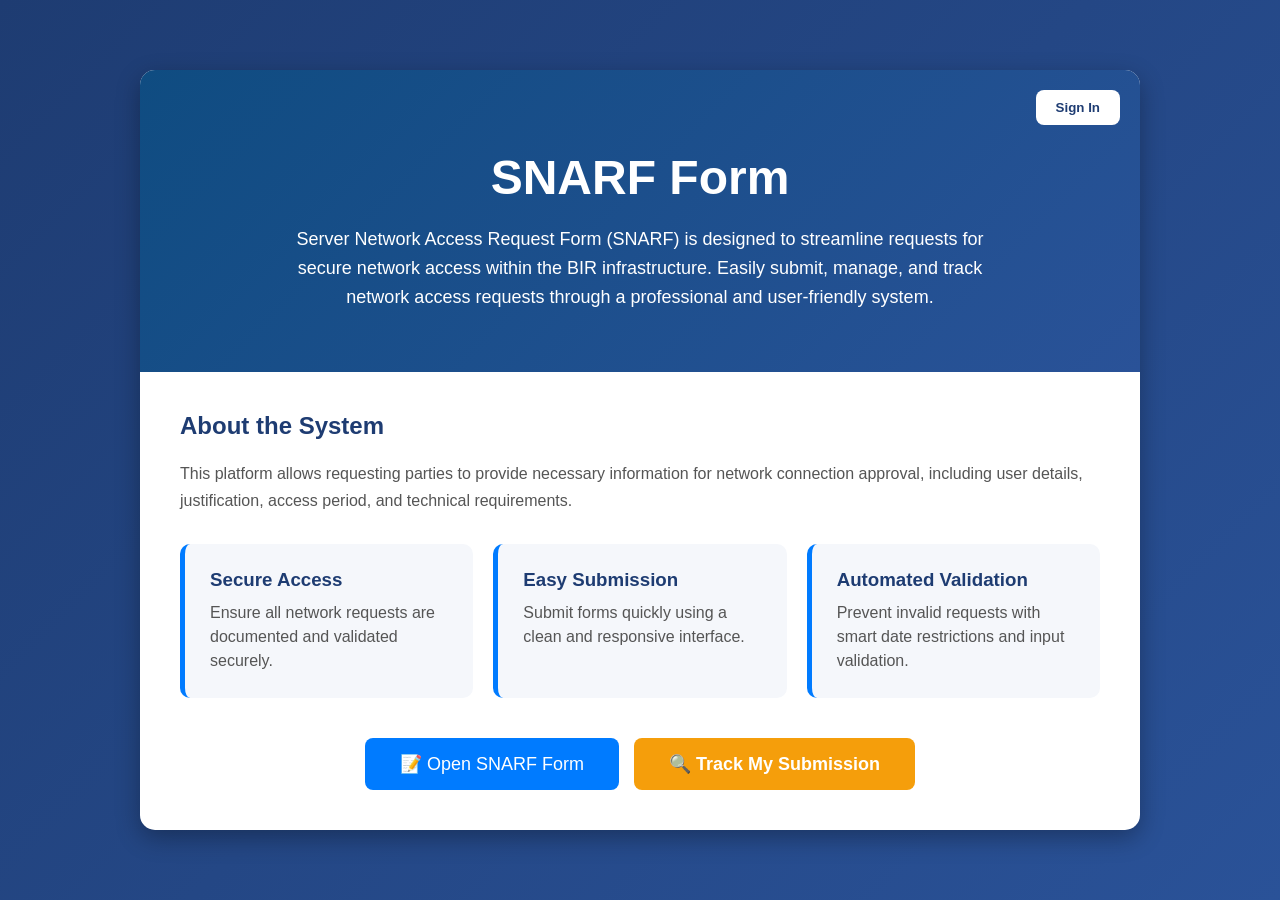
==== landingpage.html @ fed5f4b9 "Add files via upload" ====
<!DOCTYPE html>
<html lang="en">
<head>
    <meta charset="UTF-8">
    <meta name="viewport" content="width=device-width, initial-scale=1.0">
    <title>SNARF Form Landing Page</title>

    <style>

        *{
            margin:0;
            padding:0;
            box-sizing:border-box;
            font-family: Arial, sans-serif;
        }

        body{
            min-height:100vh;
            background: linear-gradient(135deg,#1e3c72,#2a5298);
            display:flex;
            justify-content:center;
            align-items:center;
            padding:20px;
        }

        .landing-container{
            width:100%;
            max-width:1000px;
            background:white;
            border-radius:15px;
            overflow:hidden;
            box-shadow:0 8px 25px rgba(0,0,0,0.3);
            position:relative;
        }

        /* Sign In Button */
        .top-bar{
            position:absolute;
            top:20px;
            right:20px;
            z-index:10;
        }

        .signin-btn{
            background:white;
            color:#1e3c72;
            border:none;
            padding:10px 20px;
            border-radius:8px;
            font-weight:bold;
            cursor:pointer;
            transition:0.3s;
        }

        .signin-btn:hover{
            background:#dce6f8;
        }

        .hero-section{
            background:linear-gradient(135deg,#0f4c81,#2a5298);
            color:white;
            padding:80px 40px 60px;
            text-align:center;
        }

        .hero-section h1{
            font-size:48px;
            margin-bottom:20px;
        }

        .hero-section p{
            font-size:18px;
            line-height:1.6;
            max-width:700px;
            margin:auto;
        }

        .content-section{
            padding:40px;
        }

        .content-section h2{
            color:#1e3c72;
            margin-bottom:20px;
        }

        .content-section p{
            line-height:1.7;
            color:#555;
        }

        .features{
            display:grid;
            grid-template-columns:repeat(auto-fit,minmax(250px,1fr));
            gap:20px;
            margin-top:30px;
        }

        .feature-card{
            background:#f5f7fb;
            padding:25px;
            border-radius:10px;
            border-left:5px solid #007bff;
        }

        .feature-card h3{
            margin-bottom:10px;
            color:#1e3c72;
        }

        .feature-card p{
            color:#555;
            line-height:1.5;
        }

        .button-section{
            text-align:center;
            margin-top:40px;
            display: flex;
            justify-content: center;
            gap: 15px;
            flex-wrap: wrap;
        }

        .start-btn{
            background:#007bff;
            color:white;
            padding:15px 35px;
            border:none;
            border-radius:8px;
            font-size:18px;
            cursor:pointer;
            transition:0.3s;
        }

        .start-btn:hover{
            background:#0056b3;
        }

        .track-btn{
            background:#f59e0b;
            color:white;
            padding:15px 35px;
            border:none;
            border-radius:8px;
            font-size:18px;
            cursor:pointer;
            transition:0.3s;
            font-weight: bold;
        }

        .track-btn:hover{
            background:#d97706;
        }

        /* ===== TRACK MODAL ===== */
        .track-modal-overlay{
            display:none;
            position:fixed;
            z-index:1000;
            left:0; top:0;
            width:100%; height:100%;
            background:rgba(0,0,0,0.5);
            justify-content:center;
            align-items:center;
        }

        .track-modal-overlay.active{
            display:flex;
        }

        .track-modal{
            background:white;
            border-radius:14px;
            width:700px;
            max-width:95vw;
            max-height:90vh;
            overflow-y:auto;
            box-shadow:0 8px 30px rgba(0,0,0,0.3);
            scroll-behavior:smooth;
        }

        .track-modal-header{
            background:linear-gradient(135deg,#0f4c81,#2a5298);
            color:white;
            padding:25px 30px;
            border-radius:14px 14px 0 0;
        }

        .track-modal-header h2{
            font-size:22px;
            margin-bottom:6px;
        }

        .track-modal-header p{
            font-size:14px;
            opacity:0.85;
        }

        .track-modal-body{
            padding:30px;
        }

        .track-search-group{
            display:flex;
            gap:10px;
            margin-bottom:20px;
            flex-wrap:wrap;
        }

        .track-search-input{
            flex:1;
            min-width:200px;
            padding:12px 16px;
            border:2px solid #ddd;
            border-radius:8px;
            font-size:15px;
            transition:0.3s;
        }

        .track-search-input:focus{
            outline:none;
            border-color:#1e3c72;
            box-shadow:0 0 6px rgba(30,60,114,0.3);
        }

        .track-search-btn{
            padding:12px 24px;
            background:#1e3c72;
            color:white;
            border:none;
            border-radius:8px;
            font-weight:bold;
            font-size:15px;
            cursor:pointer;
            transition:0.3s;
        }

        .track-search-btn:hover{
            background:#0f4c81;
        }

        .track-hint{
            font-size:12px;
            color:#999;
            margin-bottom:20px;
        }

        /* Results */
        .track-results{
            display:none;
        }

        .track-results.visible{
            display:block;
        }

        .track-no-results{
            display:none;
            text-align:center;
            padding:30px;
            color:#999;
            font-size:15px;
        }

        .track-no-results.visible{
            display:block;
        }

        .track-no-results .no-icon{
            font-size:48px;
            margin-bottom:10px;
            display:block;
        }

        /* Result Card */
        .track-result-card{
            background:#f8fafc;
            border:1px solid #e2e8f0;
            border-radius:10px;
            padding:20px;
            margin-bottom:15px;
            transition:0.3s;
        }

        .track-result-card:hover{
            box-shadow:0 4px 12px rgba(0,0,0,0.08);
        }

        .track-card-header{
            display:flex;
            justify-content:space-between;
            align-items:center;
            margin-bottom:15px;
            flex-wrap:wrap;
            gap:10px;
        }

        .track-form-id{
            font-weight:bold;
            font-size:16px;
            color:#1e3c72;
        }

        .track-status-badge{
            display:inline-block;
            padding:6px 14px;
            border-radius:20px;
            font-size:12px;
            font-weight:bold;
            text-transform:capitalize;
        }

        .track-status-pending{
            background:#fef3c7;
            color:#92400e;
        }

        .track-status-approved{
            background:#d1fae5;
            color:#065f46;
        }

        .track-status-rejected{
            background:#fee2e2;
            color:#991b1b;
        }

        /* Progress Tracker */
        .track-progress{
            display:flex;
            align-items:center;
            justify-content:center;
            gap:0;
            margin:20px 0;
        }

        .track-step{
            display:flex;
            flex-direction:column;
            align-items:center;
            position:relative;
            min-width:90px;
        }

        .track-step-circle{
            width:40px; height:40px;
            border-radius:50%;
            display:flex;
            align-items:center;
            justify-content:center;
            font-size:16px;
            font-weight:bold;
            color:white;
            margin-bottom:8px;
            transition:0.3s;
        }

        .track-step-circle.done{
            background:#16a34a;
        }

        .track-step-circle.active-step{
            background:#f59e0b;
            animation: pulse 1.5s infinite;
        }

        .track-step-circle.waiting{
            background:#d1d5db;
            color:#9ca3af;
        }

        .track-step-circle.rejected-step{
            background:#ef4444;
        }

        @keyframes pulse{
            0%,100%{ box-shadow:0 0 0 0 rgba(245,158,11,0.4); }
            50%{ box-shadow:0 0 0 10px rgba(245,158,11,0); }
        }

        .track-step-label{
            font-size:11px;
            font-weight:600;
            color:#555;
            text-align:center;
        }

        .track-step-connector{
            width:60px;
            height:3px;
            background:#d1d5db;
            margin-bottom:20px;
        }

        .track-step-connector.done-line{
            background:#16a34a;
        }

        .track-step-connector.rejected-line{
            background:#ef4444;
        }

        /* Detail Grid */
        .track-detail-grid{
            display:grid;
            grid-template-columns:1fr 1fr;
            gap:10px;
            margin-top:15px;
        }

        .track-detail-item{
            font-size:13px;
        }

        .track-detail-item .label{
            color:#999;
            font-weight:600;
            font-size:11px;
            text-transform:uppercase;
            letter-spacing:0.5px;
        }

        .track-detail-item .value{
            color:#333;
            margin-top:2px;
        }

        .track-detail-full{
            grid-column:1 / -1;
        }

        .track-actioned-info{
            margin-top:15px;
            padding:12px 15px;
            border-radius:8px;
            font-size:13px;
        }

        .track-actioned-info.approved-info{
            background:#f0fdf4;
            border-left:4px solid #16a34a;
            color:#065f46;
        }

        .track-actioned-info.rejected-info{
            background:#fef2f2;
            border-left:4px solid #ef4444;
            color:#991b1b;
        }

        /* Close Button */
        .track-modal-footer{
            padding:0 30px 25px;
            text-align:center;
        }

        .track-close-btn{
            padding:12px 40px;
            background:#1e3c72;
            color:white;
            border:none;
            border-radius:8px;
            font-weight:bold;
            font-size:15px;
            cursor:pointer;
            transition:0.3s;
        }

        .track-close-btn:hover{
            background:#0f4c81;
        }

        /* Responsive */
        @media (max-width:768px){
            .hero-section h1{ font-size:32px; }
            .hero-section p{ font-size:15px; }
            .hero-section{ padding:60px 25px 40px; }
            .content-section{ padding:25px; }
            .track-modal{ width:95vw; }
            .track-detail-grid{ grid-template-columns:1fr; }
            .track-progress{ flex-wrap:wrap; gap:5px; }
            .track-step-connector{ width:30px; }
            .track-step{ min-width:70px; }
            .button-section{ flex-direction:column; align-items:center; }
        }

    </style>

</head>

<body>

    <div class="landing-container">

        <!-- Top Right Sign In -->
        <div class="top-bar">
            <button class="signin-btn"
                onclick="window.location.href='index.html'">
                Sign In
            </button>
        </div>

        <!-- Hero Section -->
        <div class="hero-section">

            <h1>SNARF Form</h1>

            <p>
                Server Network Access Request Form (SNARF) is designed
                to streamline requests for secure network access within
                the BIR infrastructure. Easily submit, manage, and track
                network access requests through a professional and
                user-friendly system.
            </p>

        </div>

        <!-- Content Section -->
        <div class="content-section">

            <h2>About the System</h2>

            <p>
                This platform allows requesting parties to provide
                necessary information for network connection approval,
                including user details, justification, access period,
                and technical requirements.
            </p>

            <!-- Features -->
            <div class="features">

                <div class="feature-card">
                    <h3>Secure Access</h3>
                    <p>
                        Ensure all network requests are documented
                        and validated securely.
                    </p>
                </div>

                <div class="feature-card">
                    <h3>Easy Submission</h3>
                    <p>
                        Submit forms quickly using a clean and
                        responsive interface.
                    </p>
                </div>

                <div class="feature-card">
                    <h3>Automated Validation</h3>
                    <p>
                        Prevent invalid requests with smart date
                        restrictions and input validation.
                    </p>
                </div>

            </div>

            <!-- Buttons -->
            <div class="button-section">

                <button class="start-btn"
                    onclick="window.location.href='snarfform.html'">
                    📝 Open SNARF Form
                </button>

                <button class="track-btn"
                    onclick="openTrackModal()">
                    🔍 Track My Submission
                </button>

            </div>

        </div>

    </div>

    <!-- ===== TRACK SUBMISSION MODAL ===== -->
    <div class="track-modal-overlay" id="trackModalOverlay">
        <div class="track-modal">

            <div class="track-modal-header">
                <h2>🔍 Track My Submission</h2>
                <p>Enter your Form ID or Last Name to check the status of your submission.</p>
            </div>

            <div class="track-modal-body">

                <div class="track-search-group">
                    <input type="text" class="track-search-input" id="trackSearchInput"
                        placeholder="Enter Form ID or Last Name..."
                        onkeydown="if(event.key==='Enter') searchSubmission()" />
                    <button class="track-search-btn" onclick="searchSubmission()">Search</button>
                </div>

                <div class="track-hint">💡 Tip: Use your Form ID (e.g. SNARF-20250615-00001) for the most accurate result, or search by Last Name to find all your submissions.</div>

                <!-- No Results -->
                <div class="track-no-results" id="trackNoResults">
                    <span class="no-icon">📭</span>
                    <strong>No submissions found.</strong><br>
                    Please check your Form ID or Last Name and try again.
                </div>

                <!-- Results Container -->
                <div class="track-results" id="trackResults"></div>

            </div>

            <div class="track-modal-footer">
                <button class="track-close-btn" onclick="closeTrackModal()">Close</button>
            </div>

        </div>
    </div>

    <script>
    // ===== TRACK MODAL LOGIC =====

    function openTrackModal() {
        document.getElementById('trackModalOverlay').classList.add('active');
        document.getElementById('trackSearchInput').value = '';
        document.getElementById('trackResults').innerHTML = '';
        document.getElementById('trackResults').classList.remove('visible');
        document.getElementById('trackNoResults').classList.remove('visible');
        setTimeout(() => document.getElementById('trackSearchInput').focus(), 200);
    }

    function closeTrackModal() {
        document.getElementById('trackModalOverlay').classList.remove('active');
    }

    // Close on backdrop click
    document.getElementById('trackModalOverlay').addEventListener('click', function(e) {
        if (e.target === this) closeTrackModal();
    });

    function getSubmissions() {
        const s = localStorage.getItem('snarfFormSubmissions');
        return s ? JSON.parse(s) : [];
    }

    function searchSubmission() {
        const query = document.getElementById('trackSearchInput').value.trim().toLowerCase();
        if (!query) return;

        const all = getSubmissions();
        const results = all.filter(s => {
            const formId = (s.formId || '').toLowerCase();
            const origId = (s.originalFormId || '').toLowerCase();
            const lastName = (s.lastName || '').toLowerCase();
            const firstName = (s.firstName || '').toLowerCase();
            return formId.includes(query) || origId.includes(query) || lastName.includes(query) || firstName.includes(query);
        });

        const container = document.getElementById('trackResults');
        const noResults = document.getElementById('trackNoResults');

        if (results.length === 0) {
            container.innerHTML = '';
            container.classList.remove('visible');
            noResults.classList.add('visible');
            return;
        }

        noResults.classList.remove('visible');
        container.innerHTML = '';

        // Sort newest first
        results.reverse().forEach(sub => {
            container.innerHTML += buildTrackCard(sub);
        });

        container.classList.add('visible');
    }

    function buildTrackCard(data) {
        const status = data.status || 'Pending';
        const statusClass = 'track-status-' + status.toLowerCase();

        // Progress steps
        let progressHtml = '';
        if (status === 'Pending') {
            progressHtml = `
                <div class="track-step">
                    <div class="track-step-circle done">✓</div>
                    <div class="track-step-label">Submitted</div>
                </div>
                <div class="track-step-connector done-line"></div>
                <div class="track-step">
                    <div class="track-step-circle active-step">⏳</div>
                    <div class="track-step-label">Under Review</div>
                </div>
                <div class="track-step-connector"></div>
                <div class="track-step">
                    <div class="track-step-circle waiting">3</div>
                    <div class="track-step-label">Decision</div>
                </div>
            `;
        } else if (status === 'Approved') {
            progressHtml = `
                <div class="track-step">
                    <div class="track-step-circle done">✓</div>
                    <div class="track-step-label">Submitted</div>
                </div>
                <div class="track-step-connector done-line"></div>
                <div class="track-step">
                    <div class="track-step-circle done">✓</div>
                    <div class="track-step-label">Reviewed</div>
                </div>
                <div class="track-step-connector done-line"></div>
                <div class="track-step">
                    <div class="track-step-circle done">✅</div>
                    <div class="track-step-label">Approved</div>
                </div>
            `;
        } else if (status === 'Rejected') {
            progressHtml = `
                <div class="track-step">
                    <div class="track-step-circle done">✓</div>
                    <div class="track-step-label">Submitted</div>
                </div>
                <div class="track-step-connector rejected-line"></div>
                <div class="track-step">
                    <div class="track-step-circle done">✓</div>
                    <div class="track-step-label">Reviewed</div>
                </div>
                <div class="track-step-connector rejected-line"></div>
                <div class="track-step">
                    <div class="track-step-circle rejected-step">✘</div>
                    <div class="track-step-label">Rejected</div>
                </div>
            `;
        }

        // Actioned info
        let actionedHtml = '';
        if (status === 'Approved' && data.actionedBy) {
            actionedHtml = `
                <div class="track-actioned-info approved-info">
                    ✅ <strong>Approved</strong> by ${data.actionedBy} (${data.actionedByRole || 'N/A'})
                    ${data.actionedAt ? ' on ' + formatTrackDate(data.actionedAt) : ''}
                </div>
            `;
        } else if (status === 'Rejected' && data.actionedBy) {
            actionedHtml = `
                <div class="track-actioned-info rejected-info">
                    ❌ <strong>Rejected</strong> by ${data.actionedBy} (${data.actionedByRole || 'N/A'})
                    ${data.actionedAt ? ' on ' + formatTrackDate(data.actionedAt) : ''}
                </div>
            `;
        }

        return `
            <div class="track-result-card">
                <div class="track-card-header">
                    <span class="track-form-id">📋 ${data.formId}</span>
                    <span class="track-status-badge ${statusClass}">${status}</span>
                </div>

                <div class="track-progress">
                    ${progressHtml}
                </div>

                <div class="track-detail-grid">
                    <div class="track-detail-item">
                        <div class="label">Full Name</div>
                        <div class="value">${data.lastName}, ${data.firstName} ${data.mi || ''}</div>
                    </div>
                    <div class="track-detail-item">
                        <div class="label">Office / Division</div>
                        <div class="value">${data.office || 'N/A'}</div>
                    </div>
                    <div class="track-detail-item">
                        <div class="label">Date Submitted</div>
                        <div class="value">${data.date || 'N/A'}</div>
                    </div>
                    <div class="track-detail-item">
                        <div class="label">Telephone</div>
                        <div class="value">${data.telephone || 'N/A'}</div>
                    </div>
                    <div class="track-detail-item track-detail-full">
                        <div class="label">Purpose of Justification</div>
                        <div class="value">${data.purpose || 'N/A'}</div>
                    </div>
                    <div class="track-detail-item">
                        <div class="label">Period of Use</div>
                        <div class="value">${data.period || 'N/A'}</div>
                    </div>
                    <div class="track-detail-item">
                        <div class="label">Duration</div>
                        <div class="value">${data.fromDate || '—'} → ${data.toDate || '—'}</div>
                    </div>
                </div>

                ${actionedHtml}
            </div>
        `;
    }

    function formatTrackDate(isoString) {
        if (!isoString) return '';
        const d = new Date(isoString);
        return (d.getMonth()+1).toString().padStart(2,'0') + '/' +
               d.getDate().toString().padStart(2,'0') + '/' +
               d.getFullYear() + ' ' +
               d.getHours().toString().padStart(2,'0') + ':' +
               d.getMinutes().toString().padStart(2,'0');
    }
    </script>

</body>
</html>
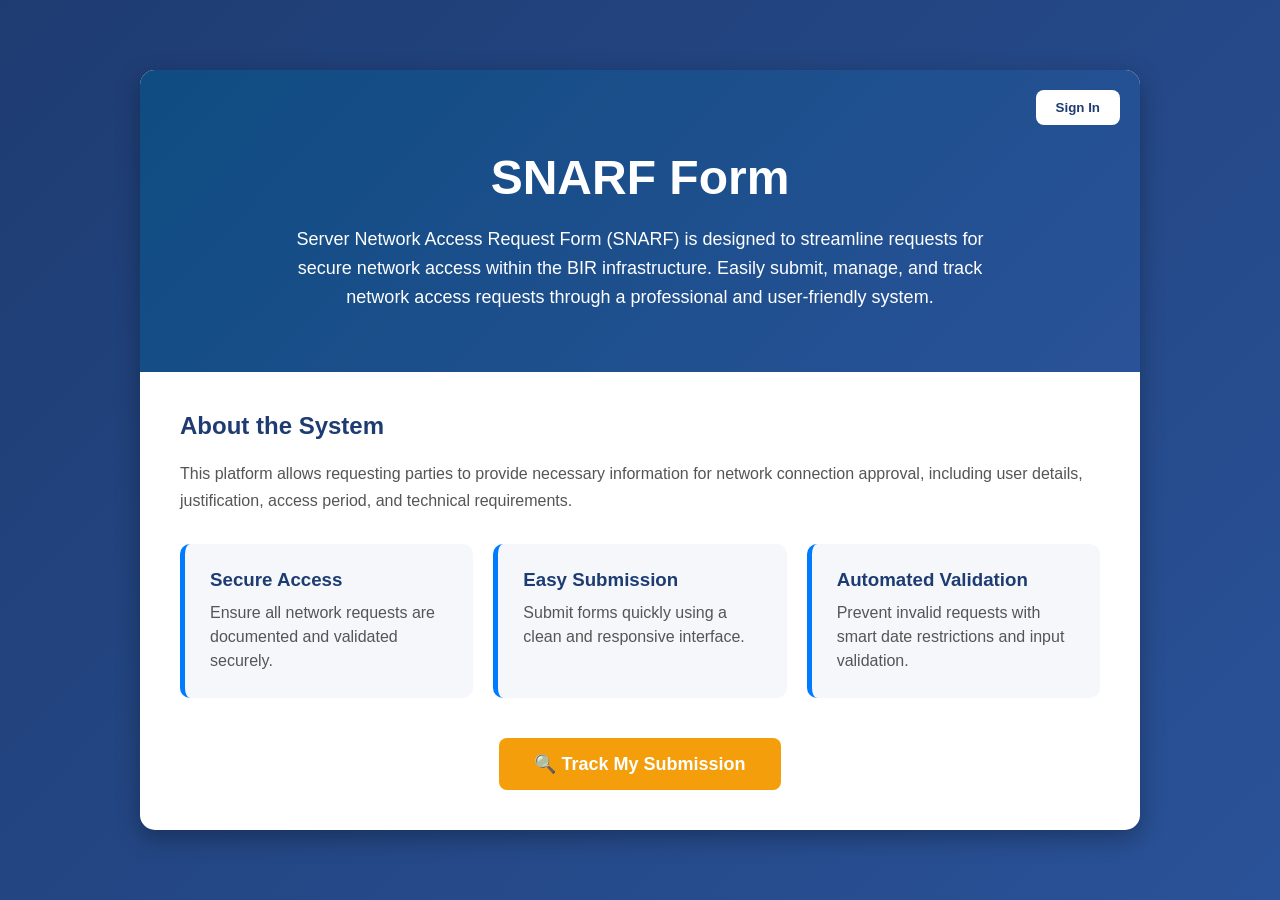
==== commit 4794803e: "Update 6 landing page.html" ====
--- a/landingpage.html
+++ b/landingpage.html
@@ -4,7 +4,7 @@
 <head>
     <meta charset="UTF-8">
     <meta name="viewport" content="width=device-width, initial-scale=1.0">
-    <title>SNARF Form Landing Page</title>
+    <title>SNARF Automation Request</title>
 
     <style>
 
@@ -12,17 +12,72 @@
             margin:0;
             padding:0;
             box-sizing:border-box;
-            font-family: Arial, sans-serif;
+            font-family: 'Inter', Arial, sans-serif;
         }
 
         body{
             min-height:100vh;
             background: linear-gradient(135deg,#1e3c72,#2a5298);
             display:flex;
+            flex-direction:column;
             justify-content:center;
             align-items:center;
             padding:20px;
         }
+
+        /* ===== LANDING PAGE RESOURCES ===== */
+        .landing-res-item {
+          display: flex; align-items: center; gap: 14px;
+          padding: 14px 16px;
+          background: #f8fafc; border: 1px solid #e2e8f0;
+          border-radius: 10px;
+          transition: all 0.2s ease;
+        }
+        .landing-res-item:hover {
+          border-color: #4f46e5;
+          transform: translateY(-1px);
+          box-shadow: 0 4px 12px rgba(79,70,229,0.1);
+        }
+        .landing-res-icon {
+          width: 48px; height: 48px;
+          border-radius: 10px;
+          display: flex; align-items: center; justify-content: center;
+          font-size: 24px; flex-shrink: 0;
+        }
+        .landing-res-icon.pdf { background: #fee2e2; }
+        .landing-res-icon.xls { background: #d1fae5; }
+        .landing-res-icon.doc { background: #dbeafe; }
+        .landing-res-icon.ppt { background: #fed7aa; }
+        .landing-res-icon.img { background: #e0e7ff; }
+        .landing-res-icon.other { background: #f1f5f9; }
+
+        .landing-res-info { flex: 1; min-width: 0; }
+        .landing-res-name {
+          font-weight: 600; color: #1e293b; font-size: 15px;
+          margin-bottom: 4px;
+        }
+        .landing-res-desc {
+          color: #64748b; font-size: 13px; line-height: 1.5;
+        }
+        .landing-res-meta {
+          color: #94a3b8; font-size: 11px; margin-top: 4px;
+        }
+        .landing-res-download {
+          padding: 10px 18px;
+          background: linear-gradient(135deg, #4f46e5, #7c3aed);
+          color: white; border: none; border-radius: 8px;
+          font-weight: 600; font-size: 13px;
+          cursor: pointer;
+          text-decoration: none;
+          display: inline-flex; align-items: center; gap: 6px;
+          transition: all 0.2s ease;
+          flex-shrink: 0;
+        }
+        .landing-res-download:hover {
+          transform: translateY(-1px);
+          box-shadow: 0 4px 12px rgba(79,70,229,0.4);
+        }
+
 
         .landing-container{
             width:100%;
@@ -173,7 +228,7 @@
         .track-modal{
             background:white;
             border-radius:14px;
-            width:700px;
+            width:750px;
             max-width:95vw;
             max-height:90vh;
             overflow-y:auto;
@@ -334,6 +389,8 @@
             justify-content:center;
             gap:0;
             margin:20px 0;
+            overflow-x:auto;
+            padding:5px 0;
         }
 
         .track-step{
@@ -341,7 +398,8 @@
             flex-direction:column;
             align-items:center;
             position:relative;
-            min-width:90px;
+            min-width:80px;
+            flex-shrink:0;
         }
 
         .track-step-circle{
@@ -385,13 +443,16 @@
             font-weight:600;
             color:#555;
             text-align:center;
+            max-width:80px;
+            word-wrap:break-word;
         }
 
         .track-step-connector{
-            width:60px;
+            width:40px;
             height:3px;
             background:#d1d5db;
             margin-bottom:20px;
+            flex-shrink:0;
         }
 
         .track-step-connector.done-line{
@@ -448,6 +509,66 @@
             background:#fef2f2;
             border-left:4px solid #ef4444;
             color:#991b1b;
+        }
+
+        .track-actioned-info.stage-info{
+            background:#eff6ff;
+            border-left:4px solid #3b82f6;
+            color:#1e40af;
+        }
+
+        /* Stage History Timeline */
+        .track-history{
+            margin-top:15px;
+            padding:12px 15px;
+            background:#f8fafc;
+            border-radius:8px;
+            border:1px solid #e2e8f0;
+        }
+
+        .track-history-title{
+            font-size:13px;
+            font-weight:700;
+            color:#1e3c72;
+            margin-bottom:8px;
+        }
+
+        .track-history-item{
+            font-size:12px;
+            color:#475569;
+            padding:4px 0;
+            border-bottom:1px solid #f1f5f9;
+        }
+
+        .track-history-item:last-child{
+            border-bottom:none;
+        }
+
+        .track-history-item strong{
+            color:#1e293b;
+        }
+
+        /* Rejection reason in tracker */
+        .track-reject-reason{
+            margin-top:10px;
+            padding:10px 14px;
+            background:#fef2f2;
+            border:1px solid #fecaca;
+            border-left:4px solid #ef4444;
+            border-radius:8px;
+            font-size:13px;
+            color:#991b1b;
+        }
+
+        .track-reject-category{
+            display:inline-block;
+            padding:2px 8px;
+            background:#fee2e2;
+            color:#dc2626;
+            border-radius:10px;
+            font-size:11px;
+            font-weight:600;
+            margin-bottom:4px;
         }
 
         /* Close Button */
@@ -480,9 +601,10 @@
             .content-section{ padding:25px; }
             .track-modal{ width:95vw; }
             .track-detail-grid{ grid-template-columns:1fr; }
-            .track-progress{ flex-wrap:wrap; gap:5px; }
-            .track-step-connector{ width:30px; }
-            .track-step{ min-width:70px; }
+            .track-progress{ justify-content:flex-start; padding:5px 10px; }
+            .track-step{ min-width:65px; }
+            .track-step-connector{ width:25px; }
+            .track-step-label{ font-size:10px; max-width:65px; }
             .button-section{ flex-direction:column; align-items:center; }
         }
 
@@ -491,6 +613,17 @@
 </head>
 
 <body>
+
+    <!-- ===== ANNOUNCEMENT BANNER ===== -->
+    <div id="landingAnnouncementBox" style="display:none;background:linear-gradient(135deg,#eef2ff,#f5f3ff);border-left:4px solid #4f46e5;border-radius:10px;padding:16px 20px;margin:0 auto 20px;max-width:1000px;width:100%;box-shadow:0 2px 8px rgba(0,0,0,0.05);">
+      <div style="display:flex;align-items:flex-start;gap:12px;">
+        <div style="font-size:24px;">📢</div>
+        <div style="flex:1;">
+          <h3 style="margin:0 0 6px;color:#3730a3;font-size:16px;">Announcement</h3>
+          <p id="landingAnnouncementText" style="margin:0;color:#475569;font-size:14px;line-height:1.6;white-space:pre-wrap;"></p>
+        </div>
+      </div>
+    </div>
 
     <div class="landing-container">
 
@@ -504,9 +637,7 @@
 
         <!-- Hero Section -->
         <div class="hero-section">
-
             <h1>SNARF Form</h1>
-
             <p>
                 Server Network Access Request Form (SNARF) is designed
                 to streamline requests for secure network access within
@@ -514,7 +645,6 @@
                 network access requests through a professional and
                 user-friendly system.
             </p>
-
         </div>
 
         <!-- Content Section -->
@@ -531,46 +661,30 @@
 
             <!-- Features -->
             <div class="features">
-
                 <div class="feature-card">
                     <h3>Secure Access</h3>
-                    <p>
-                        Ensure all network requests are documented
-                        and validated securely.
-                    </p>
+                    <p>Ensure all network requests are documented and validated securely.</p>
                 </div>
-
                 <div class="feature-card">
                     <h3>Easy Submission</h3>
-                    <p>
-                        Submit forms quickly using a clean and
-                        responsive interface.
-                    </p>
+                    <p>Submit forms quickly using a clean and responsive interface.</p>
                 </div>
-
                 <div class="feature-card">
                     <h3>Automated Validation</h3>
-                    <p>
-                        Prevent invalid requests with smart date
-                        restrictions and input validation.
-                    </p>
+                    <p>Prevent invalid requests with smart date restrictions and input validation.</p>
                 </div>
-
             </div>
 
             <!-- Buttons -->
             <div class="button-section">
-
-                <button class="start-btn"
-                    onclick="window.location.href='snarfform.html'">
-                    📝 Open SNARF Form
-                </button>
-
-                <button class="track-btn"
-                    onclick="openTrackModal()">
-                    🔍 Track My Submission
-                </button>
-
+                <button class="track-btn" onclick="openTrackModal()">🔍 Track My Submission</button>
+            </div>
+
+            <!-- ===== RESOURCES SECTION ===== -->
+            <div id="landingResourcesSection" style="display:none;margin-top:40px;padding-top:30px;border-top:2px solid #e2e8f0;">
+              <h2 style="color:#1e3c72;font-size:22px;margin-bottom:6px;">📥 Resources & Templates</h2>
+              <p style="color:#64748b;font-size:14px;margin-bottom:20px;">Download these documents to help you complete your SNARF submission.</p>
+              <div id="landingResourcesList" style="display:flex;flex-direction:column;gap:10px;"></div>
             </div>
 
         </div>
@@ -595,7 +709,7 @@
                     <button class="track-search-btn" onclick="searchSubmission()">Search</button>
                 </div>
 
-                <div class="track-hint">💡 Tip: Use your Form ID (e.g. SNARF-20250615-00001) for the most accurate result, or search by Last Name to find all your submissions.</div>
+                <div class="track-hint">💡 Tip: Use your Form ID (e.g. SNARF-2026-0000X) for the most accurate result, or search by Last Name to find all your submissions.</div>
 
                 <!-- No Results -->
                 <div class="track-no-results" id="trackNoResults">
@@ -617,46 +731,149 @@
     </div>
 
     <script>
+    // ===== WORKFLOW CONFIG (reads from dashboard's localStorage) =====
+    var TRACK_STAGE_COLORS = [
+        { bg: '#dbeafe', text: '#1e40af' },
+        { bg: '#ede9fe', text: '#5b21b6' },
+        { bg: '#ccfbf1', text: '#0f766e' },
+        { bg: '#fce7f3', text: '#9d174d' },
+        { bg: '#e0e7ff', text: '#3730a3' },
+        { bg: '#fef3c7', text: '#92400e' },
+        { bg: '#d1fae5', text: '#065f46' },
+        { bg: '#fed7aa', text: '#9a3412' }
+    ];
+
+    function getWorkflowConfig() {
+        var s = localStorage.getItem('workflowConfig');
+        if (s) {
+            var config = JSON.parse(s);
+            config.stages.sort(function(a, b) { return a.order - b.order; });
+            return config;
+        }
+        return {
+            stages: [
+                { id: 'stg-default-1', name: 'Review', role: 'Editor', completedStatus: 'Reviewed', order: 1 },
+                { id: 'stg-default-2', name: 'Approval', role: 'Supervisor', completedStatus: 'Approved', order: 2 }
+            ]
+        };
+    }
+
+    function getStageIndex(status) {
+        if (status === 'Pending') return -1;
+        if (status === 'Rejected') return -2;
+        var config = getWorkflowConfig();
+        for (var i = 0; i < config.stages.length; i++) {
+            if (config.stages[i].completedStatus === status) return i;
+        }
+        return -1;
+    }
+
+    // ===== LANDING RESOURCES LOADER =====
+    (function () {
+        function escHtml(str) {
+          var d = document.createElement('div');
+          d.appendChild(document.createTextNode(str || ''));
+          return d.innerHTML;
+        }
+
+        function loadLanding() {
+          var raw = localStorage.getItem('landingResources');
+          if (!raw) return;
+          var data;
+          try { data = JSON.parse(raw); } catch (e) { return; }
+
+          // Announcement
+          if (data.announcement && data.announcement.trim()) {
+            var box = document.getElementById('landingAnnouncementBox');
+            var txt = document.getElementById('landingAnnouncementText');
+            if (box && txt) {
+              txt.textContent = data.announcement;
+              box.style.display = 'block';
+            }
+          }
+
+          // Resources
+          var files = data.files || [];
+          if (files.length === 0) return;
+
+          var section = document.getElementById('landingResourcesSection');
+          var list = document.getElementById('landingResourcesList');
+          if (!section || !list) return;
+
+          var html = '';
+          files.forEach(function (f) {
+            var ext = (f.ext || '').toLowerCase();
+            var iconClass = 'other', icon = '📄';
+            if (ext === 'pdf') { iconClass = 'pdf'; icon = '📄'; }
+            else if (ext === 'xlsx' || ext === 'xls') { iconClass = 'xls'; icon = '📊'; }
+            else if (ext === 'docx' || ext === 'doc') { iconClass = 'doc'; icon = '📝'; }
+            else if (ext === 'pptx' || ext === 'ppt') { iconClass = 'ppt'; icon = '📈'; }
+            else if (ext === 'jpeg' || ext === 'jpg' || ext === 'png') { iconClass = 'img'; icon = '🖼️'; }
+
+            var sizeText = f.size > 1024 * 1024
+              ? (f.size / 1024 / 1024).toFixed(2) + ' MB'
+              : (f.size / 1024).toFixed(1) + ' KB';
+
+            html += '<div class="landing-res-item">' +
+              '<div class="landing-res-icon ' + iconClass + '">' + icon + '</div>' +
+              '<div class="landing-res-info">' +
+                '<div class="landing-res-name">' + escHtml(f.name) + '</div>' +
+                (f.description ? '<div class="landing-res-desc">' + escHtml(f.description) + '</div>' : '') +
+                '<div class="landing-res-meta">' + sizeText + '</div>' +
+              '</div>' +
+              '<a class="landing-res-download" href="' + f.dataUrl + '" download="' + escHtml(f.name) + '">⬇ Download</a>' +
+            '</div>';
+          });
+          list.innerHTML = html;
+          section.style.display = 'block';
+        }
+
+        if (document.readyState === 'loading') {
+          document.addEventListener('DOMContentLoaded', loadLanding);
+        } else {
+          loadLanding();
+        }
+    })();
+
+
     // ===== TRACK MODAL LOGIC =====
-
     function openTrackModal() {
         document.getElementById('trackModalOverlay').classList.add('active');
         document.getElementById('trackSearchInput').value = '';
         document.getElementById('trackResults').innerHTML = '';
         document.getElementById('trackResults').classList.remove('visible');
         document.getElementById('trackNoResults').classList.remove('visible');
-        setTimeout(() => document.getElementById('trackSearchInput').focus(), 200);
+        setTimeout(function() { document.getElementById('trackSearchInput').focus(); }, 200);
     }
 
     function closeTrackModal() {
         document.getElementById('trackModalOverlay').classList.remove('active');
     }
 
-    // Close on backdrop click
     document.getElementById('trackModalOverlay').addEventListener('click', function(e) {
         if (e.target === this) closeTrackModal();
     });
 
     function getSubmissions() {
-        const s = localStorage.getItem('snarfFormSubmissions');
+        var s = localStorage.getItem('snarfFormSubmissions');
         return s ? JSON.parse(s) : [];
     }
 
     function searchSubmission() {
-        const query = document.getElementById('trackSearchInput').value.trim().toLowerCase();
+        var query = document.getElementById('trackSearchInput').value.trim().toLowerCase();
         if (!query) return;
 
-        const all = getSubmissions();
-        const results = all.filter(s => {
-            const formId = (s.formId || '').toLowerCase();
-            const origId = (s.originalFormId || '').toLowerCase();
-            const lastName = (s.lastName || '').toLowerCase();
-            const firstName = (s.firstName || '').toLowerCase();
-            return formId.includes(query) || origId.includes(query) || lastName.includes(query) || firstName.includes(query);
+        var all = getSubmissions();
+        var results = all.filter(function(s) {
+            var formId = (s.formId || '').toLowerCase();
+            var origId = (s.originalFormId || '').toLowerCase();
+            var lastName = (s.lastName || '').toLowerCase();
+            var firstName = (s.firstName || '').toLowerCase();
+            return formId.indexOf(query) !== -1 || origId.indexOf(query) !== -1 || lastName.indexOf(query) !== -1 || firstName.indexOf(query) !== -1;
         });
 
-        const container = document.getElementById('trackResults');
-        const noResults = document.getElementById('trackNoResults');
+        var container = document.getElementById('trackResults');
+        var noResults = document.getElementById('trackNoResults');
 
         if (results.length === 0) {
             container.innerHTML = '';
@@ -668,8 +885,7 @@
         noResults.classList.remove('visible');
         container.innerHTML = '';
 
-        // Sort newest first
-        results.reverse().forEach(sub => {
+        results.reverse().forEach(function(sub) {
             container.innerHTML += buildTrackCard(sub);
         });
 
@@ -677,132 +893,160 @@
     }
 
     function buildTrackCard(data) {
-        const status = data.status || 'Pending';
-        const statusClass = 'track-status-' + status.toLowerCase();
-
-        // Progress steps
-        let progressHtml = '';
+        var status = data.status || 'Pending';
+        var config = getWorkflowConfig();
+        var stages = config.stages;
+        var currentStageIdx = getStageIndex(status);
+        var isRejected = (status === 'Rejected');
+
+        // Find at which stage the rejection happened
+        var rejectedAtIdx = -1;
+        if (isRejected && data.stageHistory && data.stageHistory.length > 0) {
+            var lastEntry = data.stageHistory[data.stageHistory.length - 1];
+            if (lastEntry.to === 'Rejected') {
+                rejectedAtIdx = getStageIndex(lastEntry.from);
+            }
+        }
+
+        // ===== STATUS BADGE =====
+        var badgeHtml = '';
         if (status === 'Pending') {
-            progressHtml = `
-                <div class="track-step">
-                    <div class="track-step-circle done">✓</div>
-                    <div class="track-step-label">Submitted</div>
-                </div>
-                <div class="track-step-connector done-line"></div>
-                <div class="track-step">
-                    <div class="track-step-circle active-step">⏳</div>
-                    <div class="track-step-label">Under Review</div>
-                </div>
-                <div class="track-step-connector"></div>
-                <div class="track-step">
-                    <div class="track-step-circle waiting">3</div>
-                    <div class="track-step-label">Decision</div>
-                </div>
-            `;
+            badgeHtml = '<span class="track-status-badge track-status-pending">Pending</span>';
         } else if (status === 'Approved') {
-            progressHtml = `
-                <div class="track-step">
-                    <div class="track-step-circle done">✓</div>
-                    <div class="track-step-label">Submitted</div>
-                </div>
-                <div class="track-step-connector done-line"></div>
-                <div class="track-step">
-                    <div class="track-step-circle done">✓</div>
-                    <div class="track-step-label">Reviewed</div>
-                </div>
-                <div class="track-step-connector done-line"></div>
-                <div class="track-step">
-                    <div class="track-step-circle done">✅</div>
-                    <div class="track-step-label">Approved</div>
-                </div>
-            `;
+            badgeHtml = '<span class="track-status-badge track-status-approved">Approved</span>';
         } else if (status === 'Rejected') {
-            progressHtml = `
-                <div class="track-step">
-                    <div class="track-step-circle done">✓</div>
-                    <div class="track-step-label">Submitted</div>
-                </div>
-                <div class="track-step-connector rejected-line"></div>
-                <div class="track-step">
-                    <div class="track-step-circle done">✓</div>
-                    <div class="track-step-label">Reviewed</div>
-                </div>
-                <div class="track-step-connector rejected-line"></div>
-                <div class="track-step">
-                    <div class="track-step-circle rejected-step">✘</div>
-                    <div class="track-step-label">Rejected</div>
-                </div>
-            `;
-        }
-
-        // Actioned info
-        let actionedHtml = '';
+            badgeHtml = '<span class="track-status-badge track-status-rejected">Rejected</span>';
+        } else {
+            var ci = currentStageIdx >= 0 ? currentStageIdx : 0;
+            var c = TRACK_STAGE_COLORS[ci % TRACK_STAGE_COLORS.length];
+            badgeHtml = '<span class="track-status-badge" style="background:' + c.bg + ';color:' + c.text + ';">' + status + '</span>';
+        }
+
+        // ===== DYNAMIC PROGRESS STEPS =====
+        var progressHtml = '';
+
+        progressHtml += '<div class="track-step">';
+        progressHtml += '<div class="track-step-circle done">✓</div>';
+        progressHtml += '<div class="track-step-label">Submitted</div>';
+        progressHtml += '</div>';
+
+        for (var i = 0; i < stages.length; i++) {
+            var stage = stages[i];
+            var isLast = (i === stages.length - 1);
+            var stageLabel = isLast ? 'Approved' : stage.completedStatus;
+            var stageDisplayName = stage.name || stageLabel;
+
+            var connectorClass = 'track-step-connector';
+
+            if (isRejected) {
+                if (rejectedAtIdx >= i) {
+                    connectorClass += ' done-line';
+                } else if (rejectedAtIdx === i - 1 || (rejectedAtIdx === -1 && i === 0)) {
+                    connectorClass += ' rejected-line';
+                }
+            } else if (status === 'Approved') {
+                connectorClass += ' done-line';
+            } else if (currentStageIdx >= i) {
+                connectorClass += ' done-line';
+            }
+
+            progressHtml += '<div class="' + connectorClass + '"></div>';
+
+            progressHtml += '<div class="track-step">';
+
+            if (isRejected) {
+                if (i <= rejectedAtIdx) {
+                    progressHtml += '<div class="track-step-circle done">✓</div>';
+                } else if ((rejectedAtIdx === -1 && i === 0) || i === rejectedAtIdx + 1) {
+                    progressHtml += '<div class="track-step-circle rejected-step">✘</div>';
+                } else {
+                    progressHtml += '<div class="track-step-circle waiting">' + (i + 1) + '</div>';
+                }
+            } else if (status === 'Approved') {
+                if (isLast) {
+                    progressHtml += '<div class="track-step-circle done">✅</div>';
+                } else {
+                    progressHtml += '<div class="track-step-circle done">✓</div>';
+                }
+            } else if (currentStageIdx >= i) {
+                progressHtml += '<div class="track-step-circle done">✓</div>';
+            } else if ((status === 'Pending' && i === 0) || currentStageIdx === i - 1) {
+                progressHtml += '<div class="track-step-circle active-step">⏳</div>';
+            } else {
+                progressHtml += '<div class="track-step-circle waiting">' + (i + 1) + '</div>';
+            }
+
+            progressHtml += '<div class="track-step-label">' + stageDisplayName + '</div>';
+            progressHtml += '</div>';
+        }
+
+        // ===== DETAIL GRID =====
+        var detailHtml = '<div class="track-detail-grid">';
+        detailHtml += '<div class="track-detail-item"><div class="label">Full Name</div><div class="value">' + data.lastName + ', ' + data.firstName + ' ' + (data.mi || '') + '</div></div>';
+        detailHtml += '<div class="track-detail-item"><div class="label">Office / Division</div><div class="value">' + (data.office || 'N/A') + '</div></div>';
+        detailHtml += '<div class="track-detail-item"><div class="label">Date Submitted</div><div class="value">' + (data.date || 'N/A') + '</div></div>';
+        detailHtml += '<div class="track-detail-item"><div class="label">Telephone</div><div class="value">' + (data.telephone || 'N/A') + '</div></div>';
+        detailHtml += '<div class="track-detail-item track-detail-full"><div class="label">Purpose of Justification</div><div class="value">' + (data.purpose || 'N/A') + '</div></div>';
+        detailHtml += '<div class="track-detail-item"><div class="label">Period of Use</div><div class="value">' + (data.period || 'N/A') + '</div></div>';
+        detailHtml += '<div class="track-detail-item"><div class="label">Duration</div><div class="value">' + (data.fromDate || '—') + ' → ' + (data.toDate || '—') + '</div></div>';
+        if (data.originalFormId && data.originalFormId !== data.formId) {
+            detailHtml += '<div class="track-detail-item track-detail-full"><div class="label">Original Form ID</div><div class="value">' + data.originalFormId + '</div></div>';
+        }
+        detailHtml += '</div>';
+
+        // ===== STAGE HISTORY =====
+        var historyHtml = '';
+        if (data.stageHistory && data.stageHistory.length > 0) {
+            historyHtml += '<div class="track-history">';
+            historyHtml += '<div class="track-history-title">📜 Approval History</div>';
+            for (var h = 0; h < data.stageHistory.length; h++) {
+                var entry = data.stageHistory[h];
+                var icon = entry.to === 'Approved' ? '✅' : entry.to === 'Rejected' ? '❌' : '🔵';
+                historyHtml += '<div class="track-history-item">';
+                historyHtml += icon + ' ' + entry.from + ' → <strong>' + entry.to + '</strong> by <strong>' + entry.by + '</strong> (' + entry.role + ')';
+                if (entry.at) historyHtml += ' — ' + formatTrackDate(entry.at);
+                historyHtml += '</div>';
+            }
+            historyHtml += '</div>';
+        }
+
+        // ===== ACTIONED INFO =====
+        var actionedHtml = '';
         if (status === 'Approved' && data.actionedBy) {
-            actionedHtml = `
-                <div class="track-actioned-info approved-info">
-                    ✅ <strong>Approved</strong> by ${data.actionedBy} (${data.actionedByRole || 'N/A'})
-                    ${data.actionedAt ? ' on ' + formatTrackDate(data.actionedAt) : ''}
-                </div>
-            `;
+            actionedHtml = '<div class="track-actioned-info approved-info">✅ <strong>Approved</strong> by ' + data.actionedBy + ' (' + (data.actionedByRole || 'N/A') + ')' + (data.actionedAt ? ' on ' + formatTrackDate(data.actionedAt) : '') + '</div>';
         } else if (status === 'Rejected' && data.actionedBy) {
-            actionedHtml = `
-                <div class="track-actioned-info rejected-info">
-                    ❌ <strong>Rejected</strong> by ${data.actionedBy} (${data.actionedByRole || 'N/A'})
-                    ${data.actionedAt ? ' on ' + formatTrackDate(data.actionedAt) : ''}
-                </div>
-            `;
-        }
-
-        return `
-            <div class="track-result-card">
-                <div class="track-card-header">
-                    <span class="track-form-id">📋 ${data.formId}</span>
-                    <span class="track-status-badge ${statusClass}">${status}</span>
-                </div>
-
-                <div class="track-progress">
-                    ${progressHtml}
-                </div>
-
-                <div class="track-detail-grid">
-                    <div class="track-detail-item">
-                        <div class="label">Full Name</div>
-                        <div class="value">${data.lastName}, ${data.firstName} ${data.mi || ''}</div>
-                    </div>
-                    <div class="track-detail-item">
-                        <div class="label">Office / Division</div>
-                        <div class="value">${data.office || 'N/A'}</div>
-                    </div>
-                    <div class="track-detail-item">
-                        <div class="label">Date Submitted</div>
-                        <div class="value">${data.date || 'N/A'}</div>
-                    </div>
-                    <div class="track-detail-item">
-                        <div class="label">Telephone</div>
-                        <div class="value">${data.telephone || 'N/A'}</div>
-                    </div>
-                    <div class="track-detail-item track-detail-full">
-                        <div class="label">Purpose of Justification</div>
-                        <div class="value">${data.purpose || 'N/A'}</div>
-                    </div>
-                    <div class="track-detail-item">
-                        <div class="label">Period of Use</div>
-                        <div class="value">${data.period || 'N/A'}</div>
-                    </div>
-                    <div class="track-detail-item">
-                        <div class="label">Duration</div>
-                        <div class="value">${data.fromDate || '—'} → ${data.toDate || '—'}</div>
-                    </div>
-                </div>
-
-                ${actionedHtml}
-            </div>
-        `;
+            actionedHtml = '<div class="track-actioned-info rejected-info">❌ <strong>Rejected</strong> by ' + data.actionedBy + ' (' + (data.actionedByRole || 'N/A') + ')' + (data.actionedAt ? ' on ' + formatTrackDate(data.actionedAt) : '') + '</div>';
+            if (data.rejectReason || data.rejectCategory) {
+                actionedHtml += '<div class="track-reject-reason">';
+                if (data.rejectCategory) actionedHtml += '<div class="track-reject-category">' + data.rejectCategory + '</div>';
+                actionedHtml += '<div>' + (data.rejectReason || 'No reason provided.') + '</div>';
+                actionedHtml += '</div>';
+            }
+        } else if (status !== 'Pending' && status !== 'Approved' && status !== 'Rejected') {
+            var nextIdx = currentStageIdx + 1;
+            var waitingRole = (nextIdx >= 0 && nextIdx < stages.length) ? stages[nextIdx].role : 'N/A';
+            var nextLabel = (nextIdx >= 0 && nextIdx < stages.length) ? (nextIdx === stages.length - 1 ? 'Approved' : stages[nextIdx].completedStatus) : '';
+            actionedHtml = '<div class="track-actioned-info stage-info">⏳ Currently <strong>' + status + '</strong>. Awaiting action from <strong>' + waitingRole + '</strong>' + (nextLabel ? ' → ' + nextLabel : '') + '</div>';
+        } else if (status === 'Pending') {
+            var firstRole = stages.length > 0 ? stages[0].role : 'N/A';
+            actionedHtml = '<div class="track-actioned-info stage-info">⏳ <strong>Pending</strong> — Awaiting action from <strong>' + firstRole + '</strong></div>';
+        }
+
+        // ===== BUILD CARD =====
+        var html = '<div class="track-result-card">';
+        html += '<div class="track-card-header"><span class="track-form-id">📋 ' + data.formId + '</span>' + badgeHtml + '</div>';
+        html += '<div class="track-progress">' + progressHtml + '</div>';
+        html += detailHtml;
+        html += historyHtml;
+        html += actionedHtml;
+        html += '</div>';
+
+        return html;
     }
 
     function formatTrackDate(isoString) {
         if (!isoString) return '';
-        const d = new Date(isoString);
+        var d = new Date(isoString);
         return (d.getMonth()+1).toString().padStart(2,'0') + '/' +
                d.getDate().toString().padStart(2,'0') + '/' +
                d.getFullYear() + ' ' +
